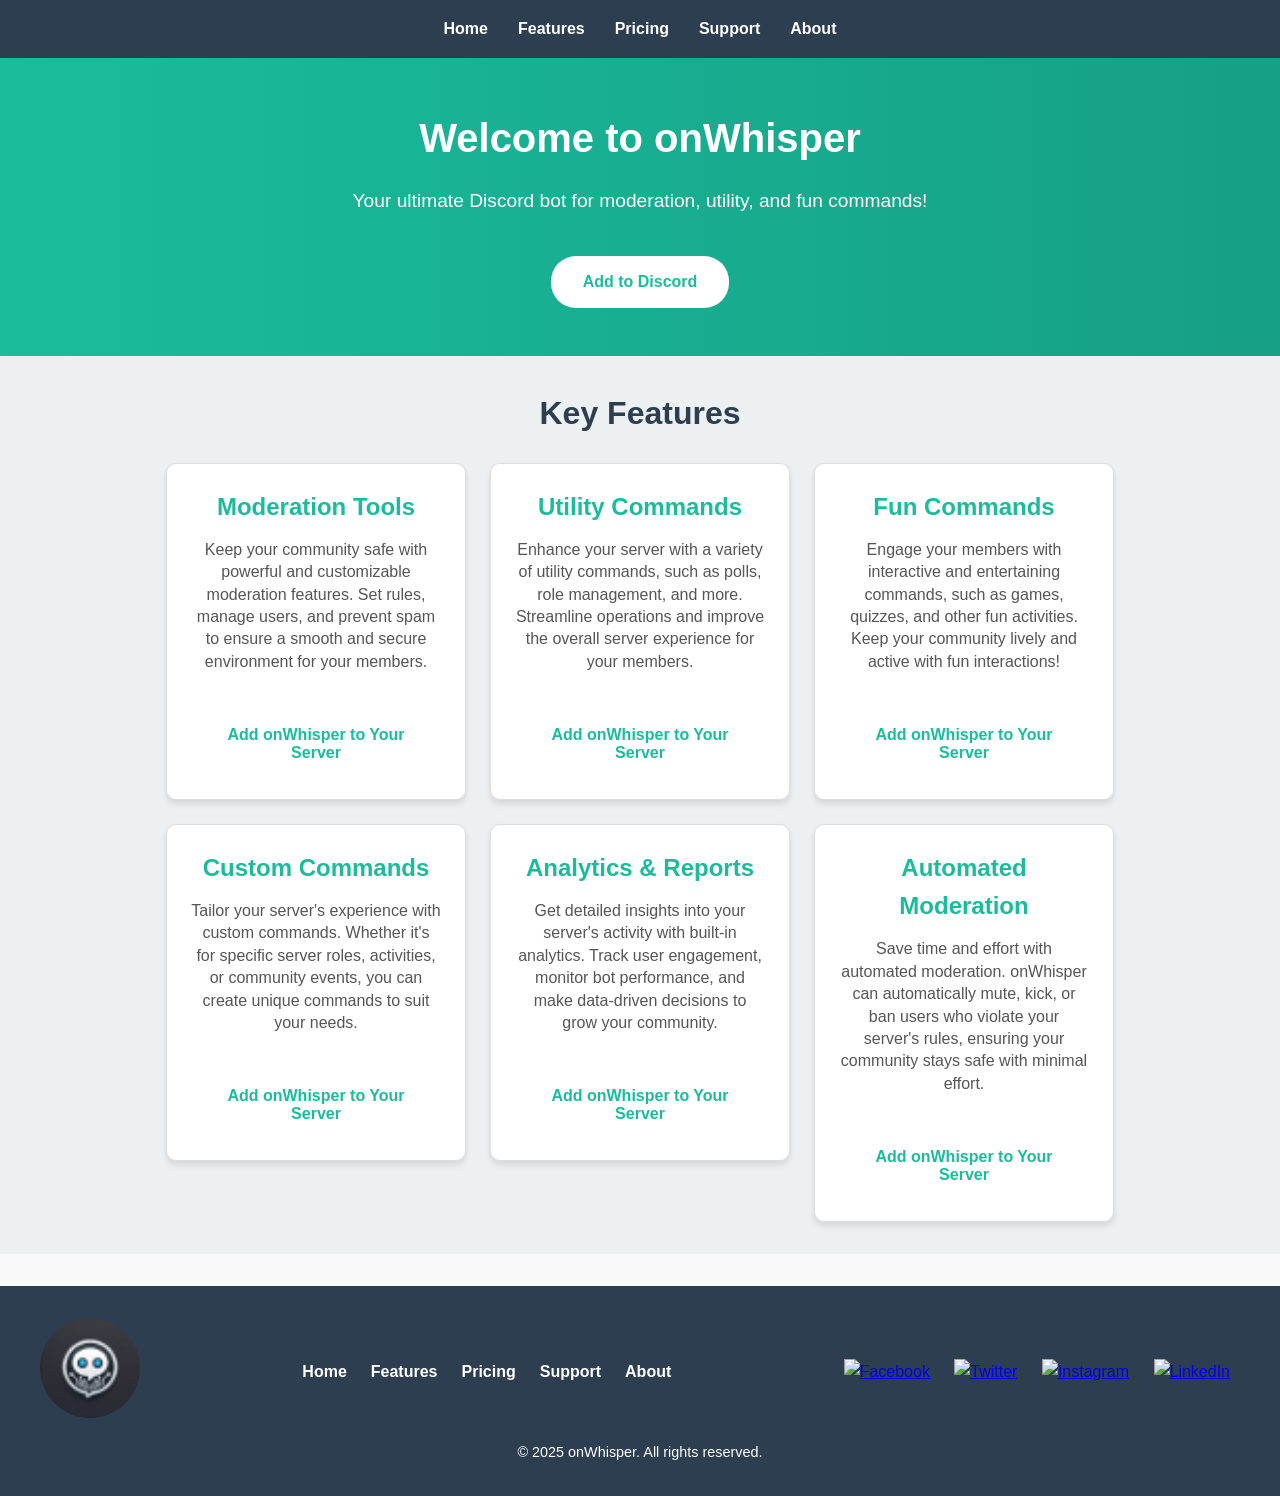
==== index.html @ acd0b6b4 "Visual Update - Enhance footer logo with rounded design and update logo source for improved aestheti" ====
<!DOCTYPE html>
<html lang="en">
<head>
    <meta charset="UTF-8">
    <meta name="description" content="onWhisper is your ultimate Discord bot for moderation, utility, and fun commands. Get started today!">
    <meta name="viewport" content="width=device-width, initial-scale=1.0">
    <title>onWhisper - Discord Bot</title>
    <link rel="stylesheet" href="css/style.css">
    <link rel="apple-touch-icon" sizes="180x180" href="images/apple-touch-icon.png">
    <link rel="icon" type="image/png" sizes="32x32" href="images/favicon-32x32.png">
    <link rel="icon" type="image/png" sizes="16x16" href="images/favicon-16x16.png">
    <link rel="manifest" href="images/site.webmanifest">
</head>
<body>
    <header>
        <nav>
            <ul>
                <li><a href="index.html">Home</a></li>
                <li><a href="features.html">Features</a></li>
                <li><a href="pricing.html">Pricing</a></li>
                <li><a href="support.html">Support</a></li>
                <li><a href="about.html">About</a></li>
            </ul>
        </nav>
    </header>

    <main>
        <section class="hero">
            <h1>Welcome to onWhisper</h1>
            <p>Your ultimate Discord bot for moderation, utility, and fun commands!</p>
            <a href="https://discord.com/oauth2/authorize?client_id=1316917918239293543&permissions=8&integration_type=0&scope=bot" class="cta-button">Add to Discord</a>
        </section>

        <section class="features">
            <h2>Key Features</h2>
            <div class="feature-grid">
                <div class="feature-card">
                    <h3>Moderation Tools</h3>
                    <p>Keep your community safe with powerful and customizable moderation features. Set rules, manage users, and prevent spam to ensure a smooth and secure environment for your members.</p>
                    <button class="cta-button">Add onWhisper to Your Server</button>
                </div>
                <div class="feature-card">
                    <h3>Utility Commands</h3>
                    <p>Enhance your server with a variety of utility commands, such as polls, role management, and more. Streamline operations and improve the overall server experience for your members.</p>
                    <button class="cta-button">Add onWhisper to Your Server</button>
                </div>
                <div class="feature-card">
                    <h3>Fun Commands</h3>
                    <p>Engage your members with interactive and entertaining commands, such as games, quizzes, and other fun activities. Keep your community lively and active with fun interactions!</p>
                    <button class="cta-button">Add onWhisper to Your Server</button>
                </div>
                <div class="feature-card">
                    <h3>Custom Commands</h3>
                    <p>Tailor your server's experience with custom commands. Whether it's for specific server roles, activities, or community events, you can create unique commands to suit your needs.</p>
                    <button class="cta-button">Add onWhisper to Your Server</button>
                </div>
                <div class="feature-card">
                    <h3>Analytics & Reports</h3>
                    <p>Get detailed insights into your server's activity with built-in analytics. Track user engagement, monitor bot performance, and make data-driven decisions to grow your community.</p>
                    <button class="cta-button">Add onWhisper to Your Server</button>
                </div>
                <div class="feature-card">
                    <h3>Automated Moderation</h3>
                    <p>Save time and effort with automated moderation. onWhisper can automatically mute, kick, or ban users who violate your server's rules, ensuring your community stays safe with minimal effort.</p>
                    <button class="cta-button">Add onWhisper to Your Server</button>
                </div>
            </div>
        </section>
        
        
        
    </main>

    <footer>
        <div class="footer-content">
            <div class="footer-logo">
                <img src="images/favicon.ico" alt="onWhisper Logo" width="100" />
            </div>
            <div class="footer-nav">
                <ul>
                    <li><a href="#">Home</a></li>
                    <li><a href="#">Features</a></li>
                    <li><a href="#">Pricing</a></li>
                    <li><a href="#">Support</a></li>
                    <li><a href="#">About</a></li>
                </ul>
            </div>
            <div class="footer-socials">
                <a href="#" target="_blank"><img src="path/to/facebook-icon.png" alt="Facebook" /></a>
                <a href="#" target="_blank"><img src="path/to/twitter-icon.png" alt="Twitter" /></a>
                <a href="#" target="_blank"><img src="path/to/instagram-icon.png" alt="Instagram" /></a>
                <a href="#" target="_blank"><img src="path/to/linkedin-icon.png" alt="LinkedIn" /></a>
            </div>
        </div>
        <p>&copy; 2025 onWhisper. All rights reserved.</p>
    </footer>
    
</body>
</html>
---- css/style.css ----
/* General Reset */
* {
    margin: 0;
    padding: 0;
    box-sizing: border-box;
}

/* Body Styling */
body {
    font-family: 'Arial', sans-serif;
    color: #333;
    background-color: #f9f9f9;
    line-height: 1.6;
    margin: 0;
}

/* Header */
header {
    background: #2c3e50;
    color: #fff;
    padding: 1rem 0;
    box-shadow: 0 4px 6px rgba(0, 0, 0, 0.1);
}

header nav ul {
    display: flex;
    justify-content: center;
    list-style: none;
    padding: 0;
}

header nav ul li {
    margin: 0 15px;
}

header nav ul li a {
    color: #fff;
    text-decoration: none;
    font-weight: bold;
    transition: color 0.3s ease;
}

header nav ul li a:hover {
    color: #1abc9c;
}

/* Hero Section */
.hero {
    text-align: center;
    background: linear-gradient(to right, #1abc9c, #16a085);
    color: #fff;
    padding: 3rem 1rem;
}

.hero h1 {
    font-size: 2.5rem;
    margin-bottom: 1rem;
}

.hero p {
    font-size: 1.2rem;
    margin-bottom: 1.5rem;
}

.hero .cta-button {
    background: #fff;
    color: #1abc9c;
    padding: 0.8rem 2rem;
    font-size: 1rem;
    border-radius: 25px;
    text-decoration: none;
    font-weight: bold;
    transition: background 0.3s ease, color 0.3s ease;
}

.hero .cta-button:hover {
    background: #16a085;
    color: #fff;
}

/* Features Section */
.features {
    padding: 2rem 1rem;
    text-align: center;
    background-color: #ecf0f1;
}

.features h2 {
    font-size: 2rem;
    margin-bottom: 1.5rem;
    color: #2c3e50;
}

.feature-grid {
    display: flex;
    flex-wrap: wrap;
    justify-content: center;
    gap: 1.5rem;
}

.feature-card {
    background: #fff;
    border: 1px solid #ddd;
    border-radius: 10px;
    padding: 1.5rem;
    width: 300px;
    box-shadow: 0 4px 6px rgba(0, 0, 0, 0.1);
    transition: transform 0.3s ease, box-shadow 0.3s ease;
    display: flex;
    flex-direction: column; /* Ensures vertical layout */
    justify-content: space-between; /* Ensures content is spaced out properly */
    height: 100%; /* Prevents overflow by keeping the card's height consistent */
}

.feature-card h3 {
    font-size: 1.5rem;
    color: #1abc9c;
    margin-bottom: 0.8rem;
}

.feature-card p {
    font-size: 1rem;
    color: #555;
    line-height: 1.4;
    margin-bottom: 1.5rem; /* Added margin for spacing between text and button */
}

.feature-card:hover {
    transform: translateY(-5px);
    box-shadow: 0 6px 10px rgba(0, 0, 0, 0.15);
}

.cta-button {
    background: #fff;
    color: #1abc9c;
    padding: 0.8rem 2rem;
    font-size: 1rem;
    border-radius: 25px;
    border: none; /* Ensure it's styled as a button */
    text-decoration: none;
    font-weight: bold;
    display: inline-block;
    text-align: center;
    margin-top: 1rem; /* Add some margin to prevent it from touching the content */
    transition: background 0.3s ease, color 0.3s ease;
    cursor: pointer; /* Ensures the pointer cursor appears */
}

.cta-button:hover {
    background: #1abc9c;
    color: #fff;
}
/* Footer - Global Styling */
footer {
    background: #2c3e50; /* Same as header */
    color: #fff;
    text-align: center;
    padding: 2rem 1rem; /* Increased padding for more space */
    margin-top: 2rem;
    position: relative;
    bottom: 0;
    width: 100%;
}

.footer-content {
    display: flex;
    justify-content: space-between;
    align-items: center;
    max-width: 1200px;
    margin: 0 auto;
    flex-wrap: wrap; /* Ensures the content wraps on smaller screens */
}

.footer-logo img {
    max-width: 100px; /* Adjust logo size */
    border-radius: 50%; /* Makes the logo rounded */
    overflow: hidden; /* Ensures the content fits within the circle */
}


.footer-nav ul {
    list-style: none;
    padding: 0;
    display: flex;
    gap: 1.5rem;
}

.footer-nav ul li {
    margin: 0;
}

.footer-nav ul li a {
    color: #fff;
    text-decoration: none;
    font-weight: bold;
    transition: color 0.3s ease;
}

.footer-nav ul li a:hover {
    color: #1abc9c;
}

.footer-socials a {
    margin: 0 10px;
}

.footer-socials img {
    width: 30px;
    height: 30px;
    transition: transform 0.3s ease;
}

.footer-socials a:hover img {
    transform: scale(1.1);
}

footer p {
    font-size: 0.9rem;
    margin: 1rem 0 0;
}
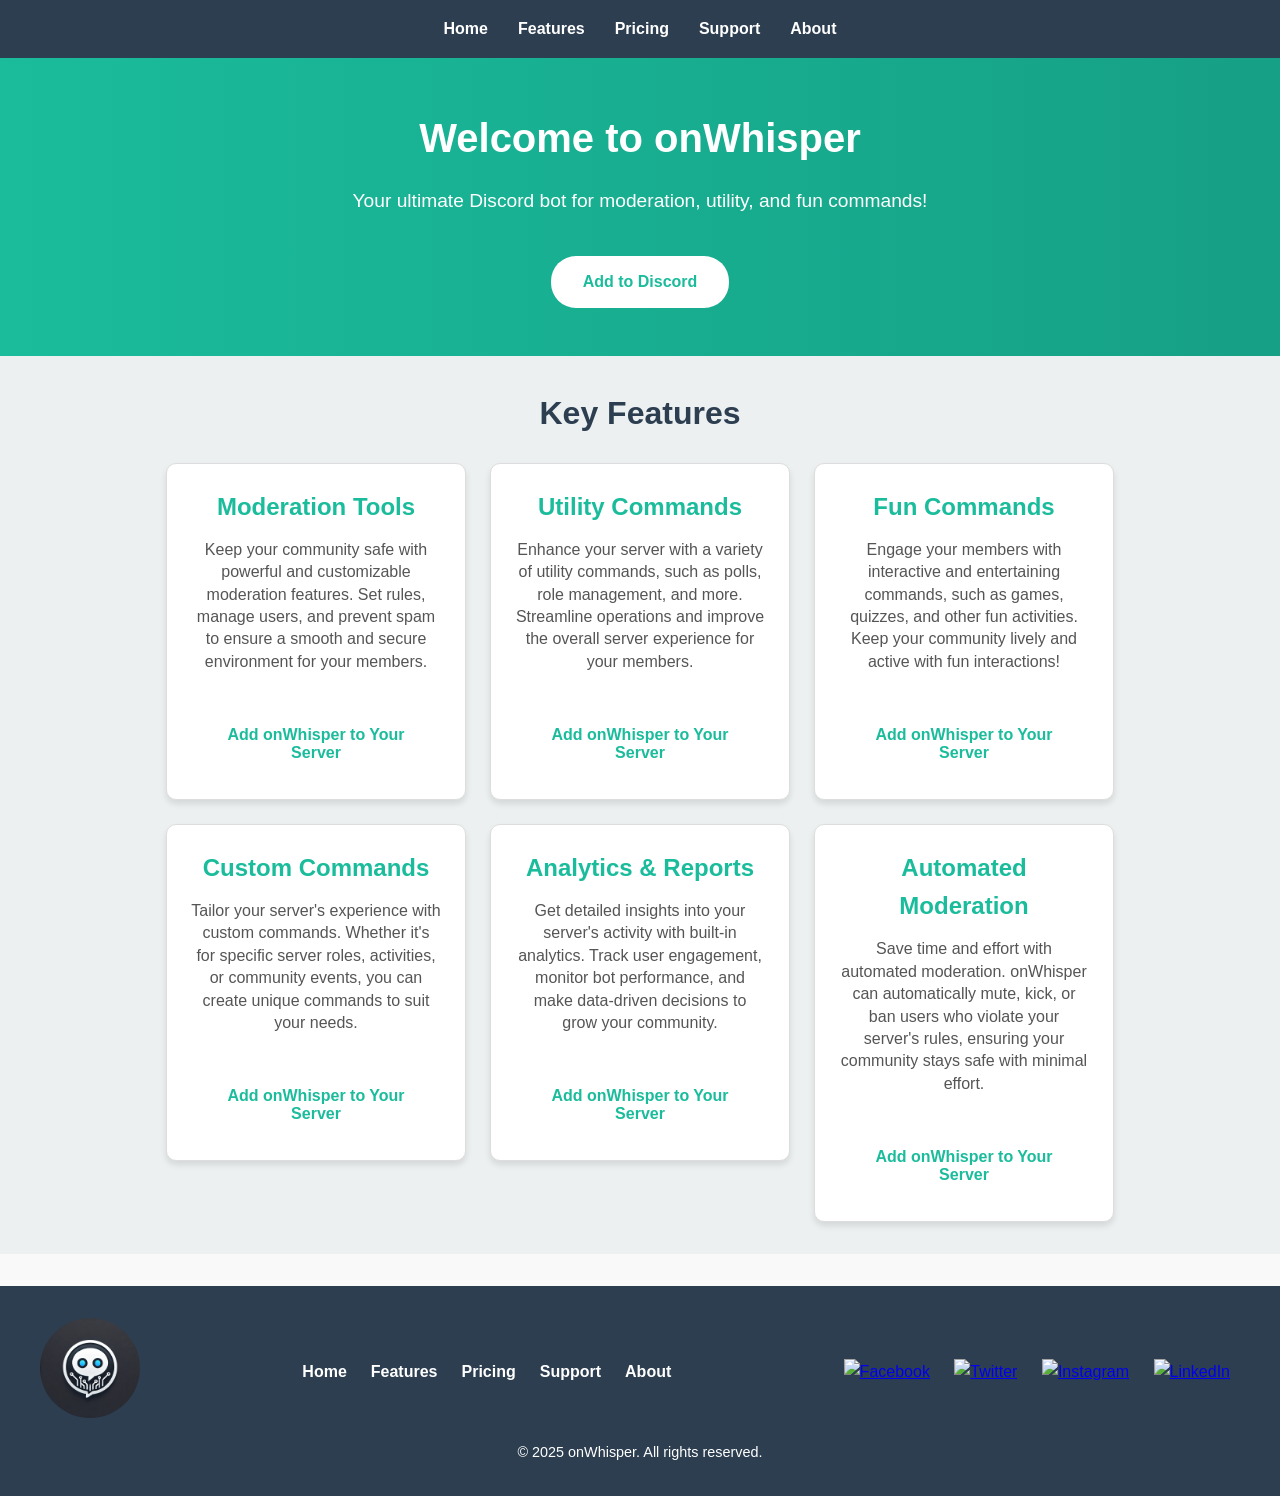
==== commit 2224b101: "Visual Update - Replace footer logo source with a new image format for improved quality" ====
--- a/index.html
+++ b/index.html
@@ -74,7 +74,7 @@
     <footer>
         <div class="footer-content">
             <div class="footer-logo">
-                <img src="images/favicon.ico" alt="onWhisper Logo" width="100" />
+                <img src="images/favicon.png.webp" alt="onWhisper Logo" width="100" />
             </div>
             <div class="footer-nav">
                 <ul>
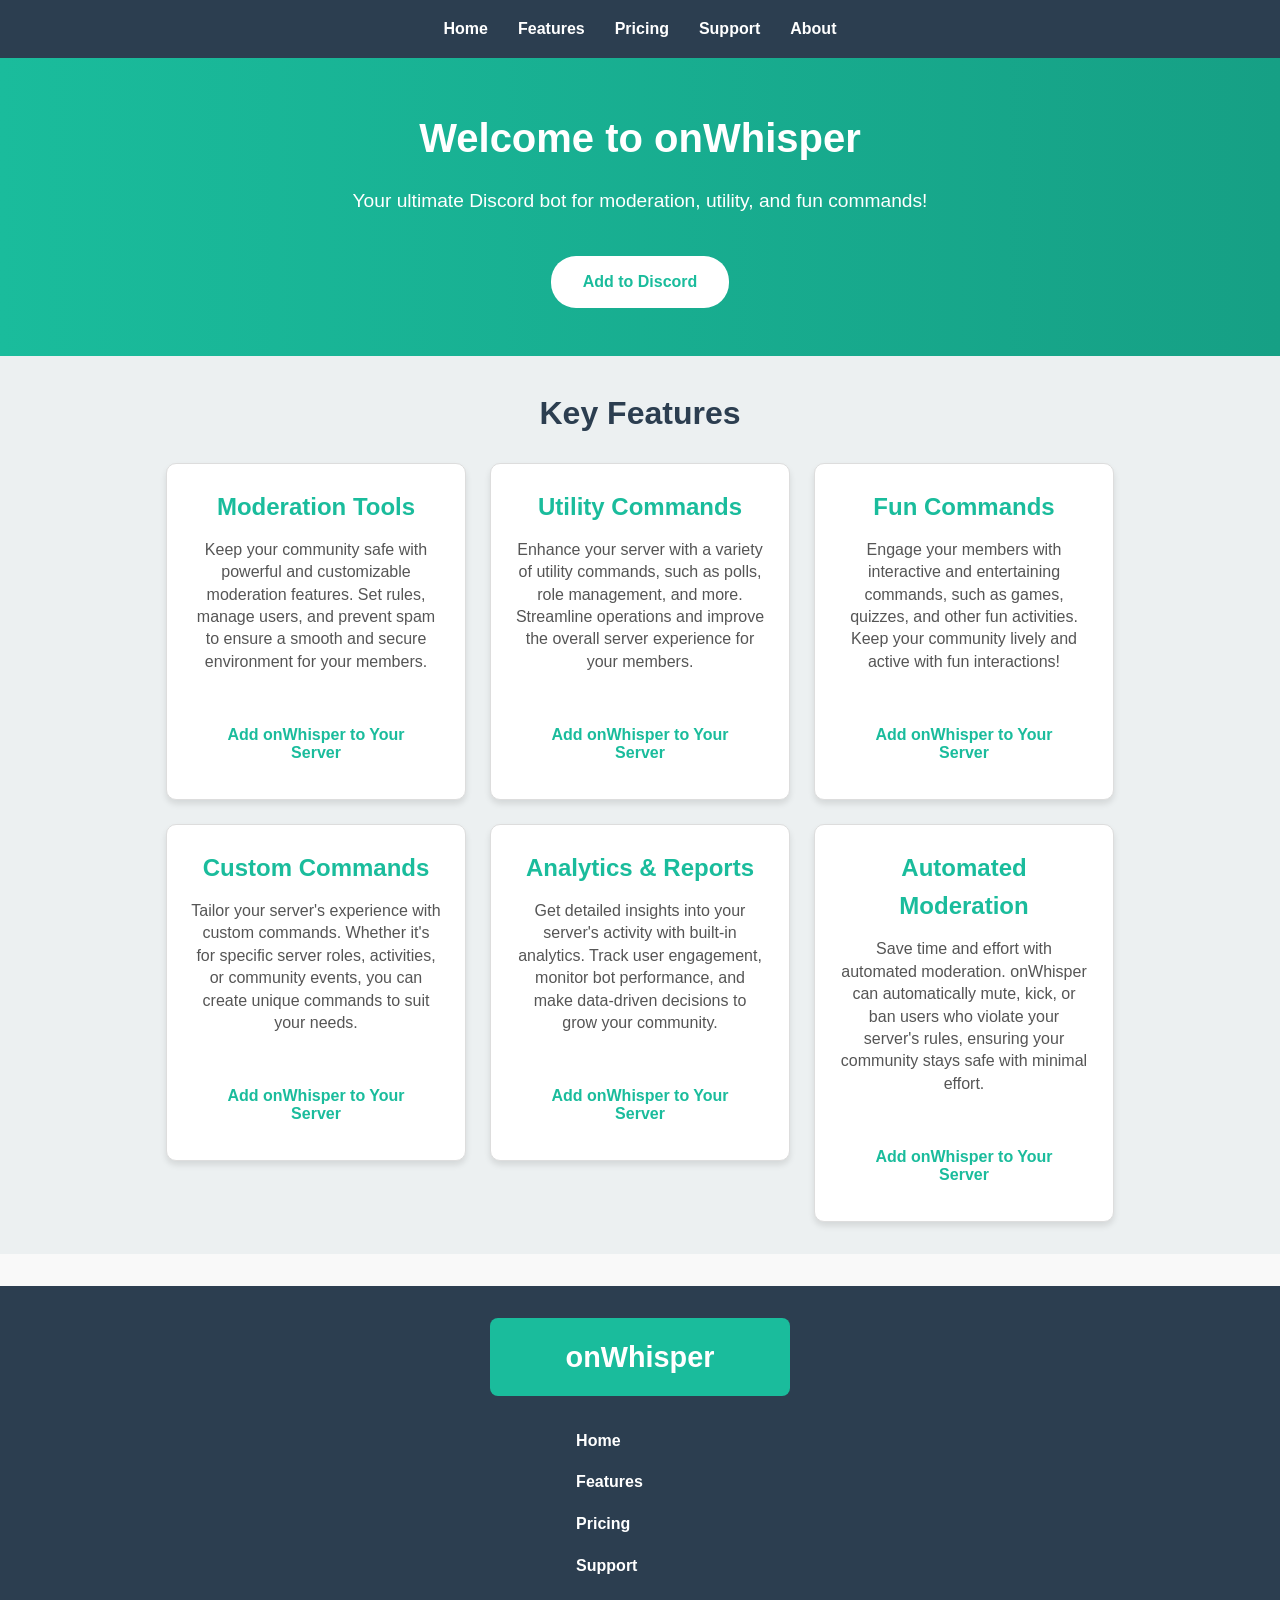
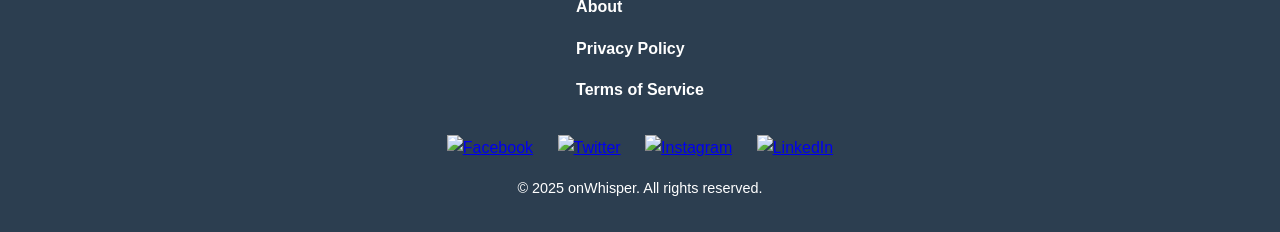
==== commit 010ac583: "Visual Update - Revamp footer layout with vertical stacking, new tile section, and enhanced navigati" ====
--- a/index.html
+++ b/index.html
@@ -73,8 +73,8 @@
 
     <footer>
         <div class="footer-content">
-            <div class="footer-logo">
-                <img src="images/favicon.png.webp" alt="onWhisper Logo" width="100" />
+            <div class="footer-tile">
+                <h3>onWhisper</h3> <!-- Title for the tile -->
             </div>
             <div class="footer-nav">
                 <ul>
@@ -83,6 +83,8 @@
                     <li><a href="#">Pricing</a></li>
                     <li><a href="#">Support</a></li>
                     <li><a href="#">About</a></li>
+                    <li><a href="#">Privacy Policy</a></li>
+                    <li><a href="#">Terms of Service</a></li>
                 </ul>
             </div>
             <div class="footer-socials">
@@ -95,5 +97,6 @@
         <p>&copy; 2025 onWhisper. All rights reserved.</p>
     </footer>
     
+    
 </body>
 </html>
--- a/css/style.css
+++ b/css/style.css
@@ -163,26 +163,40 @@
 }
 
 .footer-content {
-    display: flex;
-    justify-content: space-between;
-    align-items: center;
     max-width: 1200px;
     margin: 0 auto;
-    flex-wrap: wrap; /* Ensures the content wraps on smaller screens */
-}
-
-.footer-logo img {
-    max-width: 100px; /* Adjust logo size */
-    border-radius: 50%; /* Makes the logo rounded */
-    overflow: hidden; /* Ensures the content fits within the circle */
-}
-
-
+    display: flex;
+    flex-direction: column; /* Stacks everything vertically */
+    align-items: center;
+    gap: 2rem; /* Adds space between the sections */
+}
+
+/* Tile Section */
+.footer-tile {
+    background-color: #1abc9c; /* Tile color */
+    padding: 1rem 2rem;
+    border-radius: 8px;
+    text-align: center;
+    width: 100%;
+    max-width: 300px;
+}
+
+.footer-tile h3 {
+    color: #fff;
+    font-size: 1.8rem;
+    font-weight: bold;
+}
+
+/* Footer Navigation Links */
 .footer-nav ul {
     list-style: none;
     padding: 0;
     display: flex;
-    gap: 1.5rem;
+    flex-direction: column; /* Stack links vertically */
+    gap: 1rem; /* Space between links */
+    text-align: left;
+    width: 100%;
+    max-width: 300px;
 }
 
 .footer-nav ul li {
@@ -200,6 +214,7 @@
     color: #1abc9c;
 }
 
+/* Footer Social Media Icons */
 .footer-socials a {
     margin: 0 10px;
 }
@@ -218,3 +233,4 @@
     font-size: 0.9rem;
     margin: 1rem 0 0;
 }
+
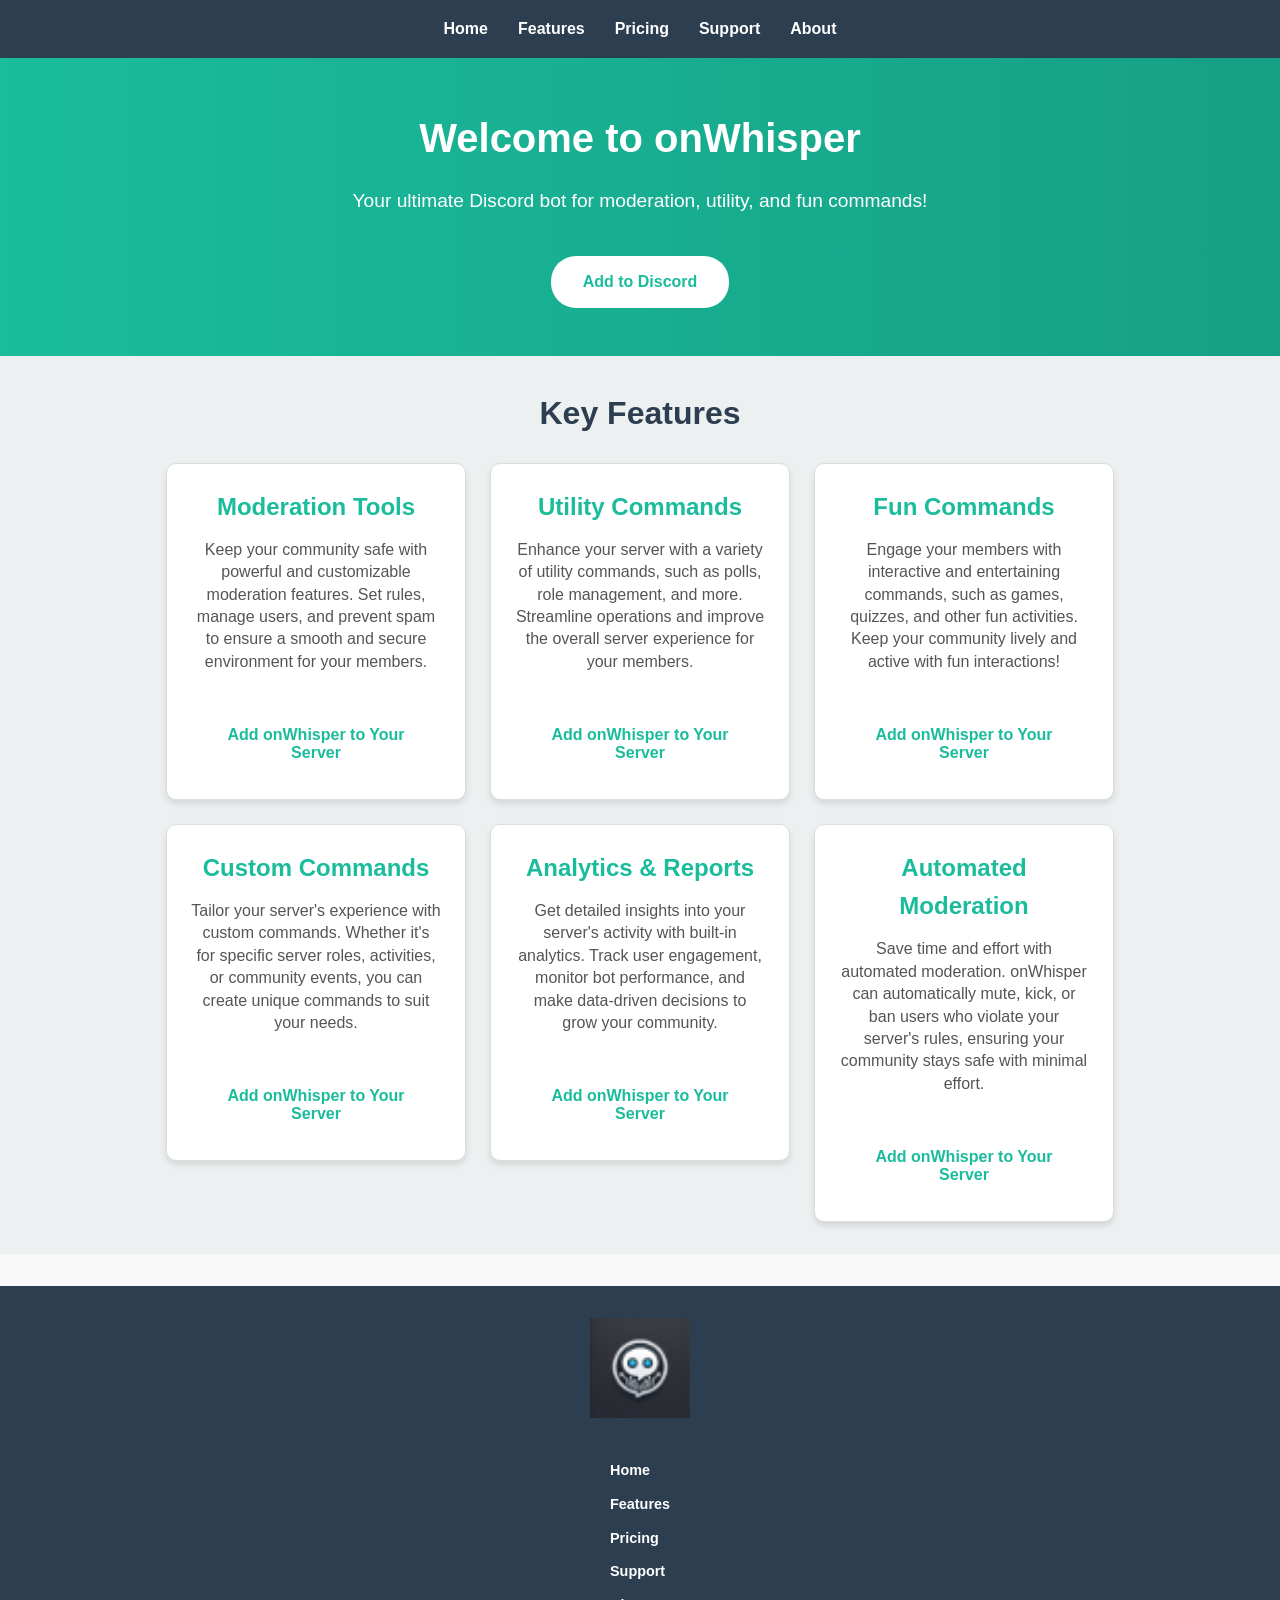
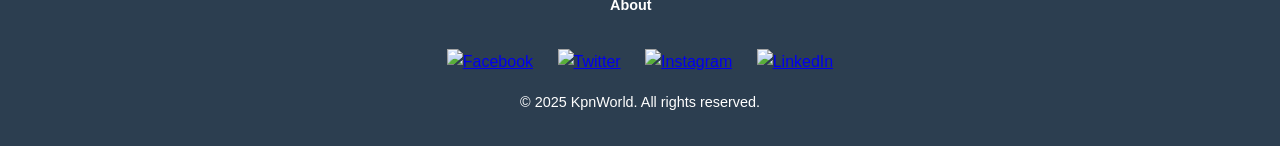
==== commit c7a84199: "Visual Update - Replace footer tile with logo image and update copyright notice for brand consistenc" ====
--- a/index.html
+++ b/index.html
@@ -73,8 +73,8 @@
 
     <footer>
         <div class="footer-content">
-            <div class="footer-tile">
-                <h3>onWhisper</h3> <!-- Title for the tile -->
+            <div class="footer-logo">
+                <img src="images/favicon.ico" alt="onWhisper Logo" width="100" />
             </div>
             <div class="footer-nav">
                 <ul>
@@ -83,8 +83,6 @@
                     <li><a href="#">Pricing</a></li>
                     <li><a href="#">Support</a></li>
                     <li><a href="#">About</a></li>
-                    <li><a href="#">Privacy Policy</a></li>
-                    <li><a href="#">Terms of Service</a></li>
                 </ul>
             </div>
             <div class="footer-socials">
@@ -94,7 +92,9 @@
                 <a href="#" target="_blank"><img src="path/to/linkedin-icon.png" alt="LinkedIn" /></a>
             </div>
         </div>
-        <p>&copy; 2025 onWhisper. All rights reserved.</p>
+        <p>&copy; 2025 KpnWorld. All rights reserved.</p>
+    </footer>
+    
     </footer>
     
     
--- a/css/style.css
+++ b/css/style.css
@@ -174,16 +174,17 @@
 /* Tile Section */
 .footer-tile {
     background-color: #1abc9c; /* Tile color */
-    padding: 1rem 2rem;
+    padding: 0.5rem 1rem; /* Further reduced padding */
     border-radius: 8px;
     text-align: center;
     width: 100%;
-    max-width: 300px;
+    max-width: 150px; /* Further reduced width */
+    margin: 0 auto; /* Centers the tile */
 }
 
 .footer-tile h3 {
     color: #fff;
-    font-size: 1.8rem;
+    font-size: 1.2rem; /* Smaller font size */
     font-weight: bold;
 }
 
@@ -193,10 +194,10 @@
     padding: 0;
     display: flex;
     flex-direction: column; /* Stack links vertically */
-    gap: 1rem; /* Space between links */
+    gap: 0.5rem; /* Reduced space between links */
     text-align: left;
     width: 100%;
-    max-width: 300px;
+    max-width: 150px; /* Match width with tile */
 }
 
 .footer-nav ul li {
@@ -207,12 +208,15 @@
     color: #fff;
     text-decoration: none;
     font-weight: bold;
+    font-size: 0.9rem; /* Smaller font size */
     transition: color 0.3s ease;
 }
 
 .footer-nav ul li a:hover {
     color: #1abc9c;
 }
+
+
 
 /* Footer Social Media Icons */
 .footer-socials a {
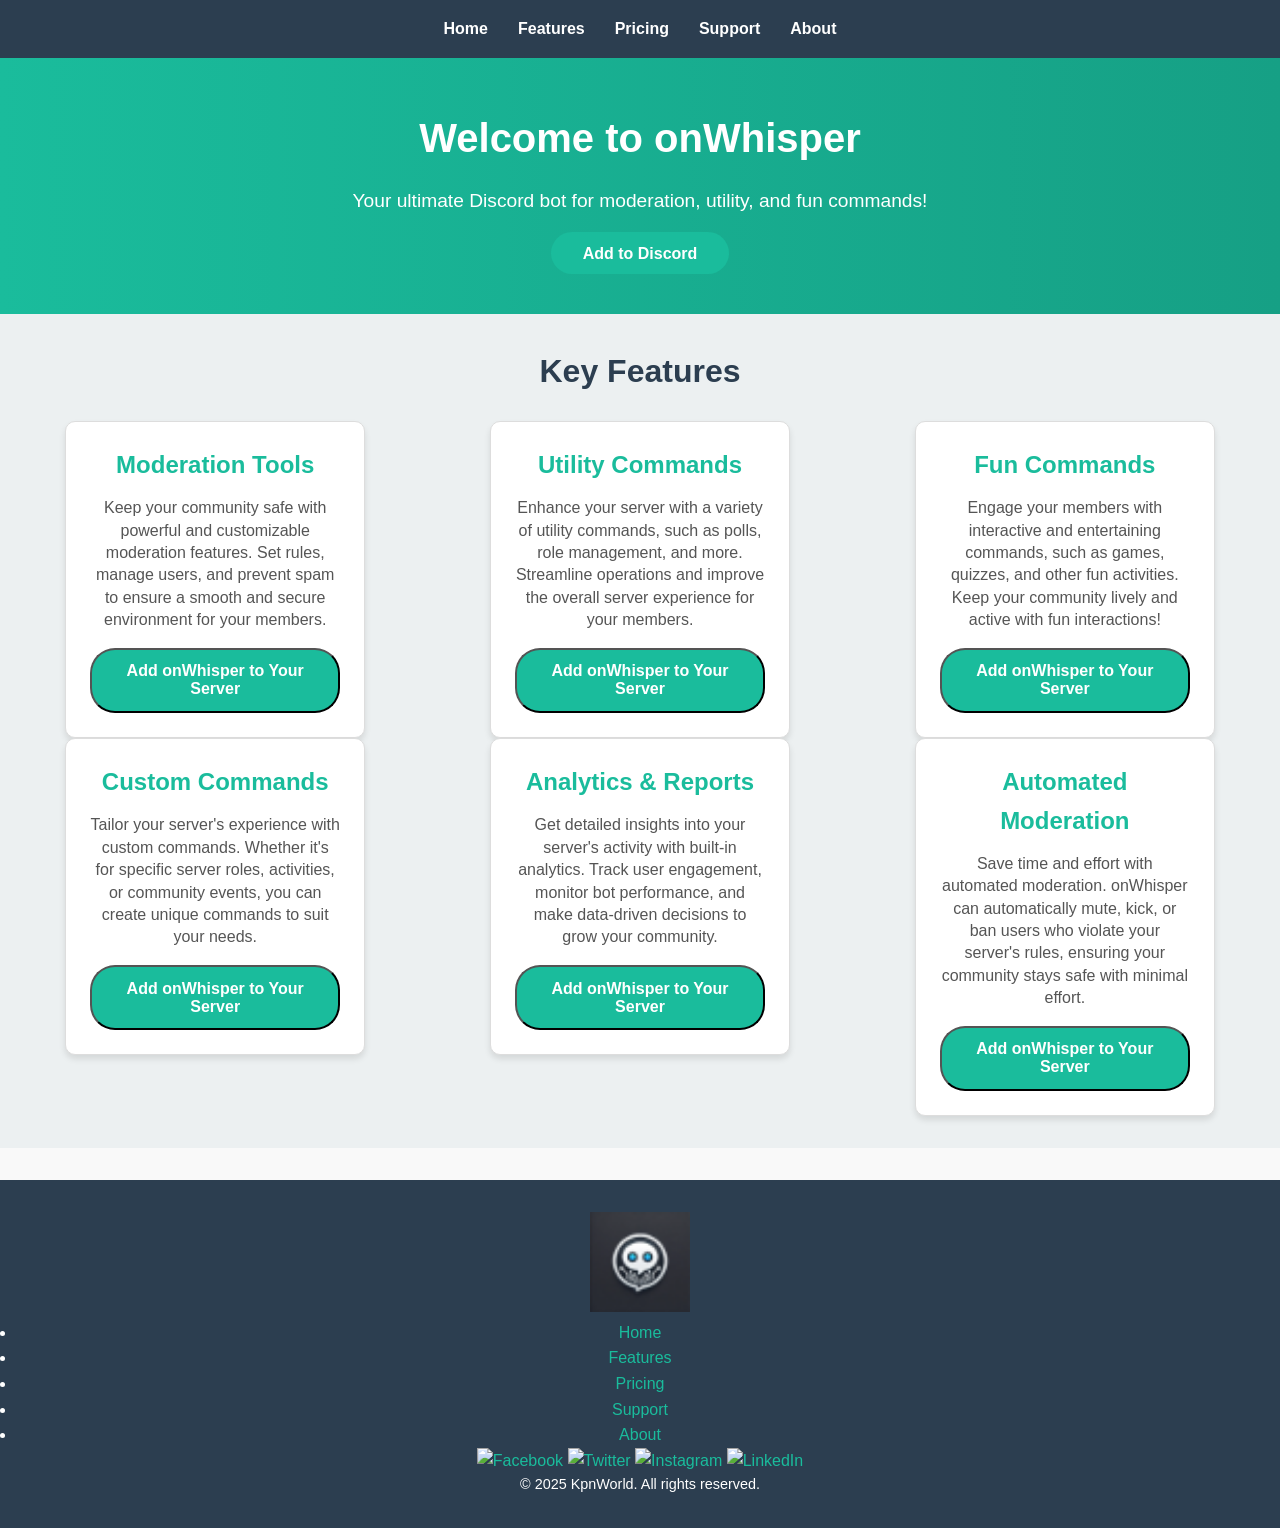
==== commit 854210eb: "Cleanup - Remove unused feature sections and redundant closing tags in HTML files" ====
--- a/index.html
+++ b/index.html
@@ -66,9 +66,6 @@
                 </div>
             </div>
         </section>
-        
-        
-        
     </main>
 
     <footer>
@@ -94,9 +91,5 @@
         </div>
         <p>&copy; 2025 KpnWorld. All rights reserved.</p>
     </footer>
-    
-    </footer>
-    
-    
 </body>
 </html>
--- a/css/style.css
+++ b/css/style.css
@@ -44,25 +44,22 @@
     color: #1abc9c;
 }
 
-/* Hero Section */
-.hero {
+/* Hero Section */.hero {
     text-align: center;
     background: linear-gradient(to right, #1abc9c, #16a085);
+    background-color: #1abc9c; /* Fallback color for older browsers */
     color: #fff;
     padding: 3rem 1rem;
 }
-
 .hero h1 {
     font-size: 2.5rem;
     margin-bottom: 1rem;
 }
-
 .hero p {
     font-size: 1.2rem;
     margin-bottom: 1.5rem;
 }
-
-.hero .cta-button {
+.hero.cta-button {
     background: #fff;
     color: #1abc9c;
     padding: 0.8rem 2rem;
@@ -72,32 +69,27 @@
     font-weight: bold;
     transition: background 0.3s ease, color 0.3s ease;
 }
-
-.hero .cta-button:hover {
+.hero.cta-button:hover {
     background: #16a085;
     color: #fff;
 }
 
-/* Features Section */
-.features {
+/* Features Section */.features {
     padding: 2rem 1rem;
     text-align: center;
     background-color: #ecf0f1;
 }
-
 .features h2 {
     font-size: 2rem;
     margin-bottom: 1.5rem;
     color: #2c3e50;
 }
-
 .feature-grid {
     display: flex;
     flex-wrap: wrap;
     justify-content: center;
-    gap: 1.5rem;
-}
-
+    gap: 10%; /* Adjusted to use percentage-based spacing */
+}
 .feature-card {
     background: #fff;
     border: 1px solid #ddd;
@@ -107,134 +99,134 @@
     box-shadow: 0 4px 6px rgba(0, 0, 0, 0.1);
     transition: transform 0.3s ease, box-shadow 0.3s ease;
     display: flex;
-    flex-direction: column; /* Ensures vertical layout */
-    justify-content: space-between; /* Ensures content is spaced out properly */
-    height: 100%; /* Prevents overflow by keeping the card's height consistent */
-}
-
+    flex-direction: column;
+    justify-content: space-between;
+    height: 100%;
+}
 .feature-card h3 {
     font-size: 1.5rem;
     color: #1abc9c;
     margin-bottom: 0.8rem;
 }
-
 .feature-card p {
     font-size: 1rem;
     color: #555;
     line-height: 1.4;
-    margin-bottom: 1.5rem; /* Added margin for spacing between text and button */
-}
-
+    margin-bottom: 1rem;
+}
 .feature-card:hover {
     transform: translateY(-5px);
     box-shadow: 0 6px 10px rgba(0, 0, 0, 0.15);
 }
-
 .cta-button {
-    background: #fff;
-    color: #1abc9c;
+    background: #1abc9c;
+    color: #fff;
     padding: 0.8rem 2rem;
     font-size: 1rem;
     border-radius: 25px;
-    border: none; /* Ensure it's styled as a button */
-    text-decoration: none;
-    font-weight: bold;
-    display: inline-block;
-    text-align: center;
-    margin-top: 1rem; /* Add some margin to prevent it from touching the content */
+    text-decoration: none;
+    font-weight: bold;
+    text-align: center;
     transition: background 0.3s ease, color 0.3s ease;
-    cursor: pointer; /* Ensures the pointer cursor appears */
-}
-
+    cursor: pointer;
+}
 .cta-button:hover {
-    background: #1abc9c;
-    color: #fff;
-}
-/* Footer - Global Styling */
+    background: #16a085;
+    color: #fff;
+}
+
+/* Login Page */.login-container {
+    background-color: #2E2E2E;
+    border-radius: 1rem;
+    box-shadow: 0 4px 12px rgba(0, 0, 0, 0.2);
+    padding: 2rem;
+    max-width: 400px;
+    width: 100%;
+    margin: 2rem auto;
+    color: #fff;
+}
+.login-container h1 {
+    color: #5A5AE5;
+    font-size: 1.8rem;
+    margin-bottom: 1rem;
+    text-align: center;
+}
+.login-container form {
+    display: flex;
+    flex-direction: column;
+    gap: 1rem;
+}
+.login-container input {
+    padding: 0.8rem;
+    background-color: #444;
+    color: #fff;
+    border: 1px solid #333;
+    border-radius: 0.5rem;
+    font-size: 1rem;
+}
+.login-container button {
+    padding: 1rem;
+    background-color: #5A5AE5;
+    color: #fff;
+    font-weight: bold;
+    border: none;
+    border-radius: 0.5rem;
+    cursor: pointer;
+    transition: background-color 0.3s ease;
+}
+.login-container button:hover {
+    background-color: #4A4AE5;
+}
+
+/* Footer */
 footer {
-    background: #2c3e50; /* Same as header */
-    color: #fff;
-    text-align: center;
-    padding: 2rem 1rem; /* Increased padding for more space */
+    background: #2c3e50;
+    color: #fff;
+    text-align: center;
+    padding: 2rem 1rem;
     margin-top: 2rem;
-    position: relative;
-    bottom: 0;
-    width: 100%;
-}
-
-.footer-content {
-    max-width: 1200px;
-    margin: 0 auto;
-    display: flex;
-    flex-direction: column; /* Stacks everything vertically */
-    align-items: center;
-    gap: 2rem; /* Adds space between the sections */
-}
-
-/* Tile Section */
-.footer-tile {
-    background-color: #1abc9c; /* Tile color */
-    padding: 0.5rem 1rem; /* Further reduced padding */
-    border-radius: 8px;
-    text-align: center;
-    width: 100%;
-    max-width: 150px; /* Further reduced width */
-    margin: 0 auto; /* Centers the tile */
-}
-
-.footer-tile h3 {
-    color: #fff;
-    font-size: 1.2rem; /* Smaller font size */
-    font-weight: bold;
-}
-
-/* Footer Navigation Links */
-.footer-nav ul {
-    list-style: none;
-    padding: 0;
-    display: flex;
-    flex-direction: column; /* Stack links vertically */
-    gap: 0.5rem; /* Reduced space between links */
-    text-align: left;
-    width: 100%;
-    max-width: 150px; /* Match width with tile */
-}
-
-.footer-nav ul li {
-    margin: 0;
-}
-
-.footer-nav ul li a {
-    color: #fff;
-    text-decoration: none;
-    font-weight: bold;
-    font-size: 0.9rem; /* Smaller font size */
+}
+
+footer a {
+    color: #1abc9c;
+    text-decoration: none;
     transition: color 0.3s ease;
 }
 
-.footer-nav ul li a:hover {
-    color: #1abc9c;
-}
-
-
-
-/* Footer Social Media Icons */
-.footer-socials a {
-    margin: 0 10px;
-}
-
-.footer-socials img {
-    width: 30px;
-    height: 30px;
-    transition: transform 0.3s ease;
-}
-
-.footer-socials a:hover img {
-    transform: scale(1.1);
+footer a:hover {
+    color: #16a085;
 }
 
 footer p {
     font-size: 0.9rem;
-    margin: 1rem 0 0;
-}
-
+}
+
+/* Responsive Design */
+@media (max-width: 768px) {
+  .feature-grid {
+        flex-direction: column;
+        align-items: center;
+    }
+
+  .login-container {
+        padding: 1.5rem;
+    }
+
+  .hero {
+        padding: 2rem 1rem;
+    }
+
+  .hero h1 {
+        font-size: 2rem;
+    }
+
+  .hero p {
+        font-size: 1rem;
+    }
+
+  .cta-button {
+        font-size: 0.9rem;
+        padding: 0.7rem 1.5rem;
+    }
+}
+
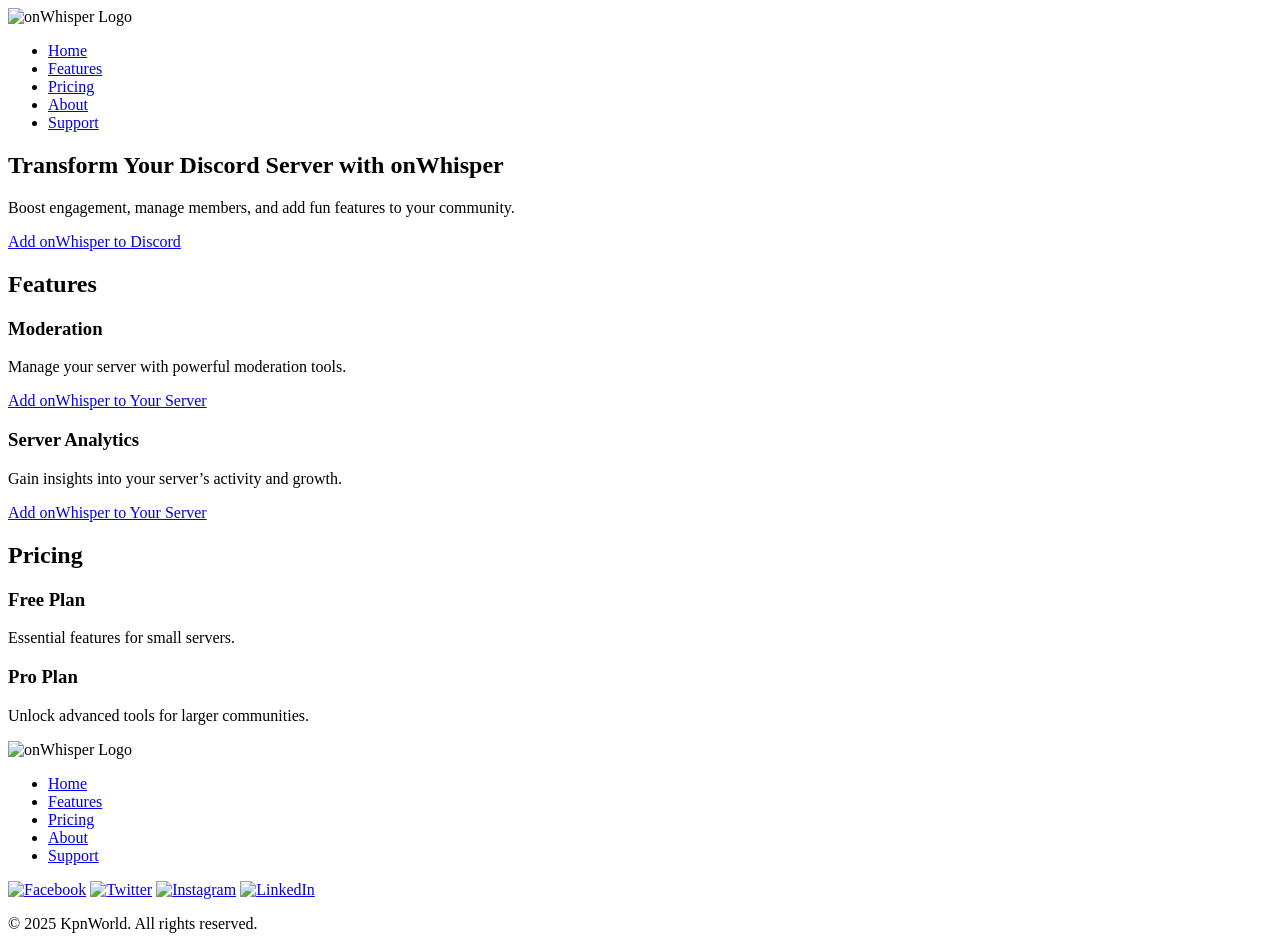
==== commit b90f5b59: "---" ====
--- a/index.html
+++ b/index.html
@@ -2,94 +2,88 @@
 <html lang="en">
 <head>
     <meta charset="UTF-8">
-    <meta name="description" content="onWhisper is your ultimate Discord bot for moderation, utility, and fun commands. Get started today!">
     <meta name="viewport" content="width=device-width, initial-scale=1.0">
-    <title>onWhisper - Discord Bot</title>
-    <link rel="stylesheet" href="css/style.css">
-    <link rel="apple-touch-icon" sizes="180x180" href="images/apple-touch-icon.png">
-    <link rel="icon" type="image/png" sizes="32x32" href="images/favicon-32x32.png">
-    <link rel="icon" type="image/png" sizes="16x16" href="images/favicon-16x16.png">
-    <link rel="manifest" href="images/site.webmanifest">
+    <title>onWhisper - Enhance Your Discord Server</title>
+    <link rel="stylesheet" href="styles.css"> <!-- Link to external CSS -->
 </head>
 <body>
+    <!-- Header Section (Navigation Bar) -->
     <header>
         <nav>
-            <ul>
-                <li><a href="index.html">Home</a></li>
-                <li><a href="features.html">Features</a></li>
-                <li><a href="pricing.html">Pricing</a></li>
-                <li><a href="support.html">Support</a></li>
-                <li><a href="about.html">About</a></li>
+            <div class="logo">
+                <img src="logo.png" alt="onWhisper Logo">
+            </div>
+            <ul class="nav-links">
+                <li><a href="#home">Home</a></li>
+                <li><a href="#features">Features</a></li>
+                <li><a href="#pricing">Pricing</a></li>
+                <li><a href="#about">About</a></li>
+                <li><a href="#support">Support</a></li>
             </ul>
         </nav>
     </header>
 
-    <main>
-        <section class="hero">
-            <h1>Welcome to onWhisper</h1>
-            <p>Your ultimate Discord bot for moderation, utility, and fun commands!</p>
-            <a href="https://discord.com/oauth2/authorize?client_id=1316917918239293543&permissions=8&integration_type=0&scope=bot" class="cta-button">Add to Discord</a>
-        </section>
+    <!-- Hero Section (Main Banner) -->
+    <section id="home" class="hero">
+        <div class="hero-text">
+            <h1>Transform Your Discord Server with onWhisper</h1>
+            <p>Boost engagement, manage members, and add fun features to your community.</p>
+            <a href="#" class="cta-button">Add onWhisper to Discord</a>
+        </div>
+    </section>
 
-        <section class="features">
-            <h2>Key Features</h2>
-            <div class="feature-grid">
-                <div class="feature-card">
-                    <h3>Moderation Tools</h3>
-                    <p>Keep your community safe with powerful and customizable moderation features. Set rules, manage users, and prevent spam to ensure a smooth and secure environment for your members.</p>
-                    <button class="cta-button">Add onWhisper to Your Server</button>
-                </div>
-                <div class="feature-card">
-                    <h3>Utility Commands</h3>
-                    <p>Enhance your server with a variety of utility commands, such as polls, role management, and more. Streamline operations and improve the overall server experience for your members.</p>
-                    <button class="cta-button">Add onWhisper to Your Server</button>
-                </div>
-                <div class="feature-card">
-                    <h3>Fun Commands</h3>
-                    <p>Engage your members with interactive and entertaining commands, such as games, quizzes, and other fun activities. Keep your community lively and active with fun interactions!</p>
-                    <button class="cta-button">Add onWhisper to Your Server</button>
-                </div>
-                <div class="feature-card">
-                    <h3>Custom Commands</h3>
-                    <p>Tailor your server's experience with custom commands. Whether it's for specific server roles, activities, or community events, you can create unique commands to suit your needs.</p>
-                    <button class="cta-button">Add onWhisper to Your Server</button>
-                </div>
-                <div class="feature-card">
-                    <h3>Analytics & Reports</h3>
-                    <p>Get detailed insights into your server's activity with built-in analytics. Track user engagement, monitor bot performance, and make data-driven decisions to grow your community.</p>
-                    <button class="cta-button">Add onWhisper to Your Server</button>
-                </div>
-                <div class="feature-card">
-                    <h3>Automated Moderation</h3>
-                    <p>Save time and effort with automated moderation. onWhisper can automatically mute, kick, or ban users who violate your server's rules, ensuring your community stays safe with minimal effort.</p>
-                    <button class="cta-button">Add onWhisper to Your Server</button>
-                </div>
-            </div>
-        </section>
-    </main>
+    <!-- Features Section -->
+    <section id="features" class="features">
+        <h2>Features</h2>
+        <div class="feature-item">
+            <h3>Moderation</h3>
+            <p>Manage your server with powerful moderation tools.</p>
+            <a href="#" class="cta-button">Add onWhisper to Your Server</a>
+        </div>
+        <div class="feature-item">
+            <h3>Server Analytics</h3>
+            <p>Gain insights into your server’s activity and growth.</p>
+            <a href="#" class="cta-button">Add onWhisper to Your Server</a>
+        </div>
+        <!-- Add more features as needed -->
+    </section>
 
+    <!-- Pricing Section -->
+    <section id="pricing" class="pricing">
+        <h2>Pricing</h2>
+        <div class="pricing-option">
+            <h3>Free Plan</h3>
+            <p>Essential features for small servers.</p>
+        </div>
+        <div class="pricing-option">
+            <h3>Pro Plan</h3>
+            <p>Unlock advanced tools for larger communities.</p>
+        </div>
+    </section>
+
+    <!-- Footer Section -->
     <footer>
         <div class="footer-content">
             <div class="footer-logo">
-                <img src="images/favicon.ico" alt="onWhisper Logo" width="100" />
+                <img src="logo.png" alt="onWhisper Logo">
             </div>
-            <div class="footer-nav">
+            <div class="footer-links">
                 <ul>
-                    <li><a href="#">Home</a></li>
-                    <li><a href="#">Features</a></li>
-                    <li><a href="#">Pricing</a></li>
-                    <li><a href="#">Support</a></li>
-                    <li><a href="#">About</a></li>
+                    <li><a href="#home">Home</a></li>
+                    <li><a href="#features">Features</a></li>
+                    <li><a href="#pricing">Pricing</a></li>
+                    <li><a href="#about">About</a></li>
+                    <li><a href="#support">Support</a></li>
                 </ul>
             </div>
-            <div class="footer-socials">
-                <a href="#" target="_blank"><img src="path/to/facebook-icon.png" alt="Facebook" /></a>
-                <a href="#" target="_blank"><img src="path/to/twitter-icon.png" alt="Twitter" /></a>
-                <a href="#" target="_blank"><img src="path/to/instagram-icon.png" alt="Instagram" /></a>
-                <a href="#" target="_blank"><img src="path/to/linkedin-icon.png" alt="LinkedIn" /></a>
+            <div class="footer-social">
+                <a href="#"><img src="facebook-icon.png" alt="Facebook"></a>
+                <a href="#"><img src="twitter-icon.png" alt="Twitter"></a>
+                <a href="#"><img src="instagram-icon.png" alt="Instagram"></a>
+                <a href="#"><img src="linkedin-icon.png" alt="LinkedIn"></a>
             </div>
+            <p>&copy; 2025 KpnWorld. All rights reserved.</p>
         </div>
-        <p>&copy; 2025 KpnWorld. All rights reserved.</p>
     </footer>
 </body>
 </html>
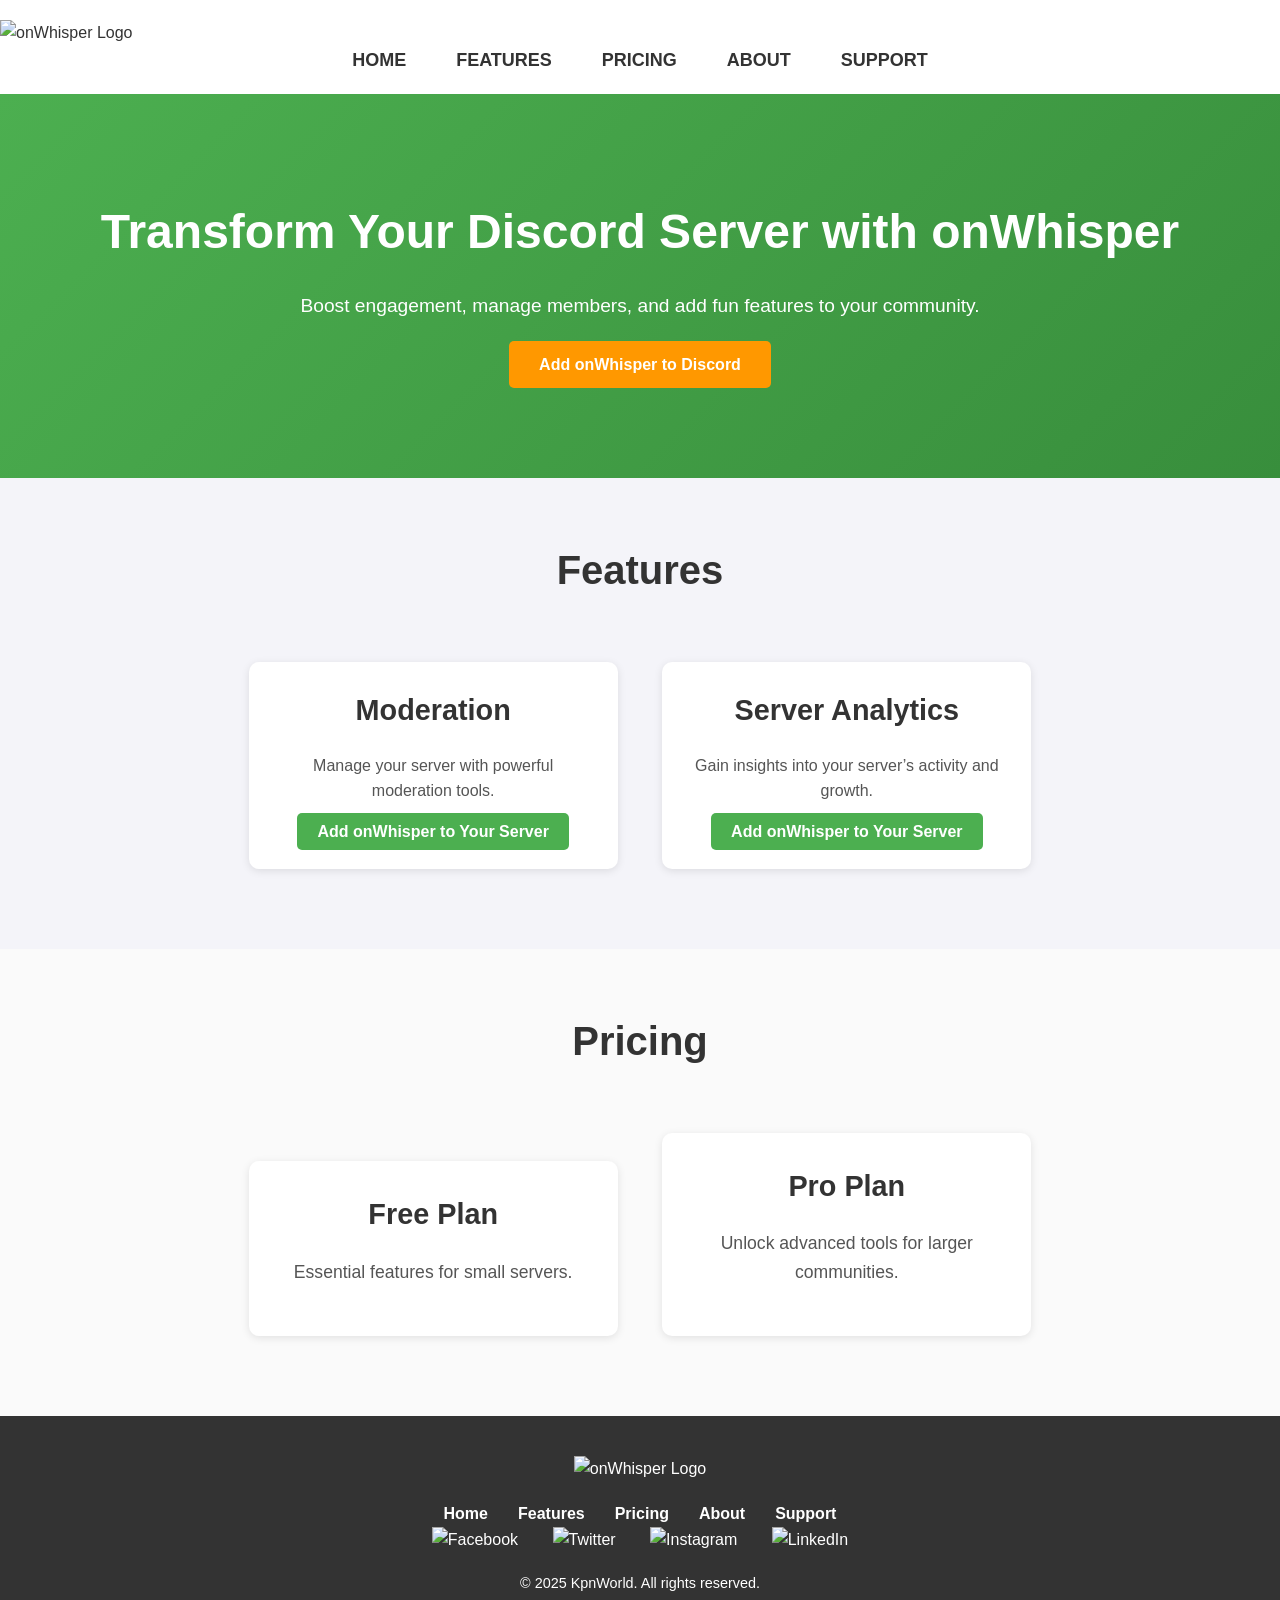
==== commit 3c0de895: "--------" ====
--- a/index.html
+++ b/index.html
@@ -4,7 +4,7 @@
     <meta charset="UTF-8">
     <meta name="viewport" content="width=device-width, initial-scale=1.0">
     <title>onWhisper - Enhance Your Discord Server</title>
-    <link rel="stylesheet" href="styles.css"> <!-- Link to external CSS -->
+    <link rel="stylesheet" href="/css/style.css"> <!-- Link to external CSS -->
 </head>
 <body>
     <!-- Header Section (Navigation Bar) -->
--- a/css/style.css
+++ b/css/style.css
@@ -0,0 +1,400 @@
+/* General Reset */
+* {
+    margin: 0;
+    padding: 0;
+    box-sizing: border-box;
+}
+
+body {
+    font-family: 'Arial', sans-serif;
+    background-color: #f4f4f9;
+    color: #333;
+    line-height: 1.6;
+}
+
+a {
+    text-decoration: none;
+    color: inherit;
+}
+
+ul {
+    list-style: none;
+}
+/* Header Section */
+header {
+    background-color: #ffffff;
+    padding: 20px 0;
+    box-shadow: 0 2px 10px rgba(0, 0, 0, 0.1);
+}
+
+header .logo img {
+    width: 150px; /* Adjust logo size */
+}
+
+nav ul {
+    display: flex;
+    justify-content: center;
+    gap: 30px;
+    font-size: 18px;
+}
+
+nav ul li a {
+    text-transform: uppercase;
+    font-weight: bold;
+    padding: 10px;
+    color: #333;
+    transition: color 0.3s ease;
+}
+
+nav ul li a:hover {
+    color: #4CAF50; /* Green highlight for active links */
+}
+/* Hero Section */
+.hero {
+    background: linear-gradient(135deg, #4CAF50, #388E3C);
+    color: white;
+    text-align: center;
+    padding: 100px 20px;
+}
+
+.hero h1 {
+    font-size: 3rem;
+    margin-bottom: 20px;
+    font-weight: bold;
+}
+
+.hero p {
+    font-size: 1.2rem;
+    margin-bottom: 30px;
+    font-weight: 300;
+}
+
+.cta-button {
+    background-color: #FF9800;
+    color: white;
+    padding: 15px 30px;
+    border-radius: 5px;
+    font-weight: bold;
+    font-size: 1rem;
+    transition: background-color 0.3s ease;
+}
+
+.cta-button:hover {
+    background-color: #f57c00; /* Darker shade of orange */
+}
+/* Features Section */
+.features {
+    text-align: center;
+    padding: 60px 20px;
+}
+
+.features h2 {
+    font-size: 2.5rem;
+    margin-bottom: 40px;
+    font-weight: bold;
+}
+
+.feature-item {
+    background-color: white;
+    padding: 25px;
+    margin: 20px;
+    border-radius: 10px;
+    box-shadow: 0 2px 8px rgba(0, 0, 0, 0.1);
+    display: inline-block;
+    width: calc(33% - 40px); /* 3 items per row, adjust width */
+    text-align: center;
+}
+
+.feature-item h3 {
+    font-size: 1.8rem;
+    margin-bottom: 20px;
+    font-weight: bold;
+}
+
+.feature-item p {
+    font-size: 1rem;
+    margin-bottom: 15px;
+    color: #555;
+}
+
+.feature-item .cta-button {
+    background-color: #4CAF50;
+    color: white;
+    font-size: 1rem;
+    padding: 10px 20px;
+    border-radius: 5px;
+}
+
+.feature-item .cta-button:hover {
+    background-color: #388E3C; /* Darker shade of green */
+}
+
+/* Responsive design for features (Mobile-Friendly) */
+@media (max-width: 768px) {
+    .feature-item {
+        width: calc(50% - 40px); /* 2 items per row */
+    }
+}
+
+@media (max-width: 480px) {
+    .feature-item {
+        width: 100%; /* Single column on small screens */
+    }
+}
+/* Pricing Section */
+.pricing {
+    background-color: #fafafa;
+    padding: 60px 20px;
+    text-align: center;
+}
+
+.pricing h2 {
+    font-size: 2.5rem;
+    margin-bottom: 40px;
+    font-weight: bold;
+}
+
+.pricing-option {
+    background-color: white;
+    padding: 30px;
+    margin: 20px;
+    border-radius: 10px;
+    box-shadow: 0 2px 8px rgba(0, 0, 0, 0.1);
+    display: inline-block;
+    width: calc(33% - 40px); /* 3 items per row */
+    text-align: center;
+}
+
+.pricing-option h3 {
+    font-size: 1.8rem;
+    margin-bottom: 20px;
+    font-weight: bold;
+}
+
+.pricing-option p {
+    font-size: 1.1rem;
+    color: #555;
+    margin-bottom: 20px;
+}
+
+.pricing-option .cta-button {
+    background-color: #4CAF50;
+    color: white;
+    font-size: 1rem;
+    padding: 10px 20px;
+    border-radius: 5px;
+}
+
+.pricing-option .cta-button:hover {
+    background-color: #388E3C;
+}
+
+/* Responsive design for pricing (Mobile-Friendly) */
+@media (max-width: 768px) {
+    .pricing-option {
+        width: calc(50% - 40px); /* 2 items per row */
+    }
+}
+
+@media (max-width: 480px) {
+    .pricing-option {
+        width: 100%; /* Single column on small screens */
+    }
+}
+/* About Section */
+.about {
+    padding: 60px 20px;
+    background-color: #ffffff;
+    text-align: center;
+}
+
+.about h2 {
+    font-size: 2.5rem;
+    margin-bottom: 40px;
+    font-weight: bold;
+}
+
+.about p {
+    font-size: 1.1rem;
+    color: #555;
+    margin-bottom: 30px;
+}
+
+.about .team-member {
+    display: inline-block;
+    width: calc(33% - 40px);
+    padding: 20px;
+    margin: 20px;
+    background-color: #fafafa;
+    border-radius: 10px;
+    text-align: center;
+}
+
+.about .team-member h3 {
+    font-size: 1.5rem;
+    margin-bottom: 10px;
+    font-weight: bold;
+}
+
+.about .team-member p {
+    color: #777;
+}
+
+/* Mobile responsiveness for About section */
+@media (max-width: 768px) {
+    .about .team-member {
+        width: calc(50% - 40px); /* 2 members per row */
+    }
+}
+
+@media (max-width: 480px) {
+    .about .team-member {
+        width: 100%; /* Single column on mobile */
+    }
+}
+/* Login Page */
+.login {
+    display: flex;
+    justify-content: center;
+    align-items: center;
+    height: 100vh;
+    background-color: #f4f4f9;
+}
+
+.login-container {
+    background-color: white;
+    padding: 40px;
+    border-radius: 10px;
+    box-shadow: 0 4px 15px rgba(0, 0, 0, 0.1);
+    width: 100%;
+    max-width: 400px;
+    text-align: center;
+}
+
+.login-container h2 {
+    font-size: 2rem;
+    margin-bottom: 30px;
+    text-align: center;
+    font-weight: bold;
+}
+
+/* Back to Homepage Button */
+.back-home-button {
+    background-color: #4CAF50; /* Green for prominence */
+    color: white;
+    font-size: 1.2rem;
+    padding: 15px 30px;
+    border-radius: 5px;
+    width: 100%;
+    text-transform: uppercase;
+    font-weight: bold;
+    display: flex;
+    justify-content: center;
+    align-items: center;
+    transition: background-color 0.3s ease;
+    margin-top: 20px;
+}
+
+.back-home-button:hover {
+    background-color: #388E3C; /* Darker green on hover */
+}
+
+.login-container p {
+    text-align: center;
+    margin-top: 20px;
+}
+
+.login-container p a {
+    color: #4CAF50; /* Green for link */
+    font-weight: bold;
+}
+/* Support Section */
+.support {
+    padding: 60px 20px;
+    background-color: #ffffff;
+    text-align: center;
+}
+
+.support h2 {
+    font-size: 2.5rem;
+    margin-bottom: 40px;
+    font-weight: bold;
+}
+
+.support .faq-item {
+    background-color: #fafafa;
+    padding: 25px;
+    margin: 20px;
+    border-radius: 10px;
+    box-shadow: 0 2px 8px rgba(0, 0, 0, 0.1);
+}
+
+.support .faq-item h3 {
+    font-size: 1.8rem;
+    margin-bottom: 10px;
+    font-weight: bold;
+}
+
+.support .faq-item p {
+    font-size: 1rem;
+    color: #555;
+}
+
+.support .cta-button {
+    background-color: #4CAF50;
+    color: white;
+    padding: 15px 30px;
+    border-radius: 5px;
+    font-weight: bold;
+    font-size: 1rem;
+    margin-top: 30px;
+}
+
+.support .cta-button:hover {
+    background-color: #388E3C;
+}
+/* Footer Section */
+footer {
+    background-color: #333;
+    color: white;
+    padding: 40px 20px;
+    text-align: center;
+}
+
+footer .footer-logo img {
+    width: 150px; /* Adjust logo size */
+    margin-bottom: 20px;
+}
+
+footer .footer-links ul {
+    padding: 0;
+    display: flex;
+    justify-content: center;
+    gap: 30px;
+}
+
+footer .footer-links ul li a {
+    color: white;
+    font-size: 1rem;
+    font-weight: bold;
+    transition: color 0.3s ease;
+}
+
+footer .footer-links ul li a:hover {
+    color: #FF9800; /* Highlight with orange */
+}
+
+footer .footer-social a {
+    margin: 0 15px;
+    color: white;
+    transition: color 0.3s ease;
+}
+
+footer .footer-social a:hover {
+    color: #FF9800; /* Highlight with orange */
+}
+
+footer p {
+    font-size: 0.9rem;
+    margin-top: 20px;
+}
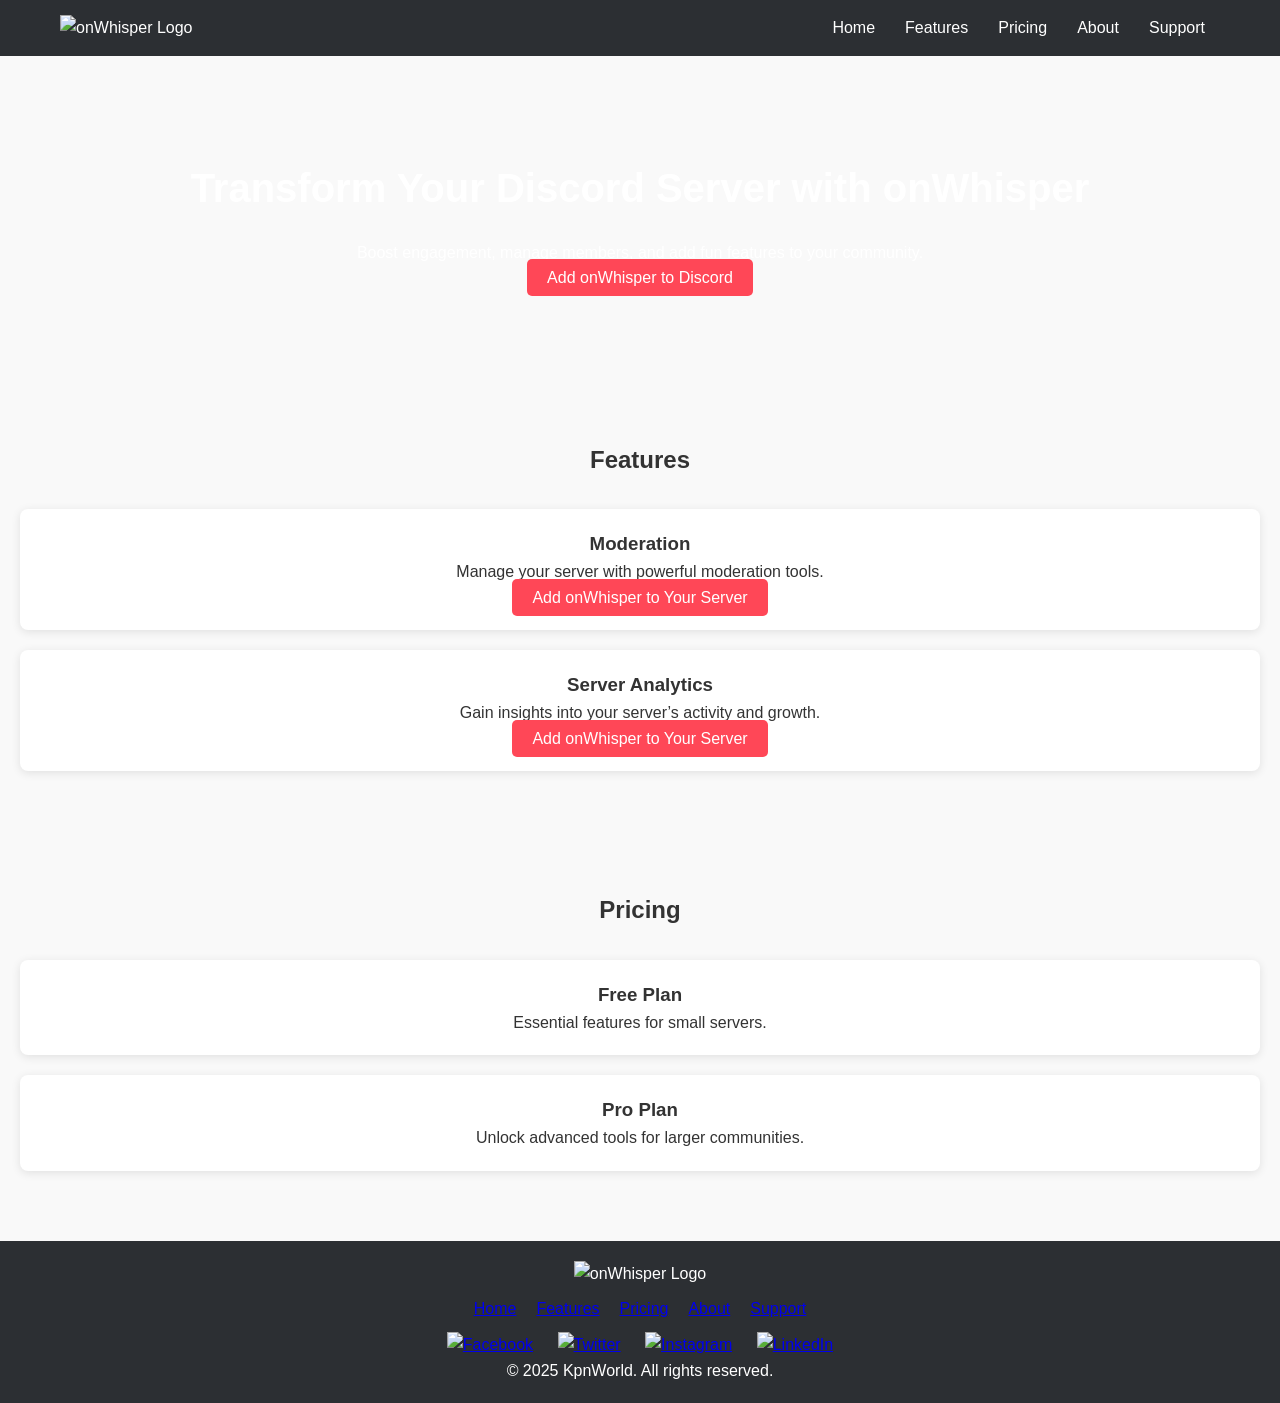
==== commit c82e600d: "`Refactored CSS styles for improved layout and design`" ====
--- a/index.html
+++ b/index.html
@@ -4,7 +4,7 @@
     <meta charset="UTF-8">
     <meta name="viewport" content="width=device-width, initial-scale=1.0">
     <title>onWhisper - Enhance Your Discord Server</title>
-    <link rel="stylesheet" href="/css/style.css"> <!-- Link to external CSS -->
+    <link rel="stylesheet" href="/css/style.css">
 </head>
 <body>
     <!-- Header Section (Navigation Bar) -->
--- a/css/style.css
+++ b/css/style.css
@@ -1,4 +1,4 @@
-/* General Reset */
+/* Reset some default styles */
 * {
     margin: 0;
     padding: 0;
@@ -7,394 +7,142 @@
 
 body {
     font-family: 'Arial', sans-serif;
-    background-color: #f4f4f9;
+    line-height: 1.6;
     color: #333;
-    line-height: 1.6;
+    background-color: #f9f9f9;
 }
 
-a {
-    text-decoration: none;
-    color: inherit;
+/* Header and Navigation */
+header {
+    background: #2c2f33; /* Dark background for header */
+    color: #ffffff;
+    padding: 15px 0;
 }
 
-ul {
-    list-style: none;
-}
-/* Header Section */
-header {
-    background-color: #ffffff;
-    padding: 20px 0;
-    box-shadow: 0 2px 10px rgba(0, 0, 0, 0.1);
+nav {
+    display: flex;
+    justify-content: space-between;
+    align-items: center;
+    max-width: 1200px;
+    margin: auto;
+    padding: 0 20px;
 }
 
-header .logo img {
-    width: 150px; /* Adjust logo size */
+.logo img {
+    height: 50px; /* Adjust logo size */
 }
 
-nav ul {
+.nav-links {
+    list-style: none;
     display: flex;
-    justify-content: center;
-    gap: 30px;
-    font-size: 18px;
 }
 
-nav ul li a {
-    text-transform: uppercase;
-    font-weight: bold;
-    padding: 10px;
-    color: #333;
-    transition: color 0.3s ease;
+.nav-links li {
+    margin: 0 15px;
 }
 
-nav ul li a:hover {
-    color: #4CAF50; /* Green highlight for active links */
+.nav-links a {
+    color: #ffffff;
+    text-decoration: none;
+    transition: color 0.3s;
 }
+
+.nav-links a:hover {
+    color: #ff4757; /* Highlight color on hover */
+}
+
 /* Hero Section */
 .hero {
-    background: linear-gradient(135deg, #4CAF50, #388E3C);
-    color: white;
+    background: url('hero-background.jpg') no-repeat center center/cover;
+    color: #ffffff;
     text-align: center;
     padding: 100px 20px;
 }
 
-.hero h1 {
-    font-size: 3rem;
+.hero-text h1 {
+    font-size: 2.5em;
     margin-bottom: 20px;
-    font-weight: bold;
-}
-
-.hero p {
-    font-size: 1.2rem;
-    margin-bottom: 30px;
-    font-weight: 300;
 }
 
 .cta-button {
-    background-color: #FF9800;
-    color: white;
-    padding: 15px 30px;
+    background: #ff4757;
+    color: #ffffff;
+    padding: 10px 20px;
+    text-decoration: none;
     border-radius: 5px;
-    font-weight: bold;
-    font-size: 1rem;
-    transition: background-color 0.3s ease;
+    transition: background 0.3s;
 }
 
 .cta-button:hover {
-    background-color: #f57c00; /* Darker shade of orange */
-}
-/* Features Section */
-.features {
-    text-align: center;
-    padding: 60px 20px;
+    background: #e84118; /* Darker shade on hover */
 }
 
-.features h2 {
-    font-size: 2.5rem;
-    margin-bottom: 40px;
-    font-weight: bold;
-}
-
-.feature-item {
-    background-color: white;
-    padding: 25px;
-    margin: 20px;
-    border-radius: 10px;
-    box-shadow: 0 2px 8px rgba(0, 0, 0, 0.1);
-    display: inline-block;
-    width: calc(33% - 40px); /* 3 items per row, adjust width */
+/* Features and Pricing Sections */
+.features, .pricing {
+    padding: 50px 20px;
     text-align: center;
 }
 
-.feature-item h3 {
-    font-size: 1.8rem;
-    margin-bottom: 20px;
-    font-weight: bold;
-}
-
-.feature-item p {
-    font-size: 1rem;
-    margin-bottom: 15px;
-    color: #555;
-}
-
-.feature-item .cta-button {
-    background-color: #4CAF50;
-    color: white;
-    font-size: 1rem;
-    padding: 10px 20px;
-    border-radius: 5px;
-}
-
-.feature-item .cta-button:hover {
-    background-color: #388E3C; /* Darker shade of green */
-}
-
-/* Responsive design for features (Mobile-Friendly) */
-@media (max-width: 768px) {
-    .feature-item {
-        width: calc(50% - 40px); /* 2 items per row */
-    }
-}
-
-@media (max-width: 480px) {
-    .feature-item {
-        width: 100%; /* Single column on small screens */
-    }
-}
-/* Pricing Section */
-.pricing {
-    background-color: #fafafa;
-    padding: 60px 20px;
-    text-align: center;
-}
-
-.pricing h2 {
-    font-size: 2.5rem;
-    margin-bottom: 40px;
-    font-weight: bold;
-}
-
-.pricing-option {
-    background-color: white;
-    padding: 30px;
-    margin: 20px;
-    border-radius: 10px;
-    box-shadow: 0 2px 8px rgba(0, 0, 0, 0.1);
-    display: inline-block;
-    width: calc(33% - 40px); /* 3 items per row */
-    text-align: center;
-}
-
-.pricing-option h3 {
-    font-size: 1.8rem;
-    margin-bottom: 20px;
-    font-weight: bold;
-}
-
-.pricing-option p {
-    font-size: 1.1rem;
-    color: #555;
-    margin-bottom: 20px;
-}
-
-.pricing-option .cta-button {
-    background-color: #4CAF50;
-    color: white;
-    font-size: 1rem;
-    padding: 10px 20px;
-    border-radius: 5px;
-}
-
-.pricing-option .cta-button:hover {
-    background-color: #388E3C;
-}
-
-/* Responsive design for pricing (Mobile-Friendly) */
-@media (max-width: 768px) {
-    .pricing-option {
-        width: calc(50% - 40px); /* 2 items per row */
-    }
-}
-
-@media (max-width: 480px) {
-    .pricing-option {
-        width: 100%; /* Single column on small screens */
-    }
-}
-/* About Section */
-.about {
-    padding: 60px 20px;
-    background-color: #ffffff;
-    text-align: center;
-}
-
-.about h2 {
-    font-size: 2.5rem;
-    margin-bottom: 40px;
-    font-weight: bold;
-}
-
-.about p {
-    font-size: 1.1rem;
-    color: #555;
+.features h2, .pricing h2 {
     margin-bottom: 30px;
 }
 
-.about .team-member {
-    display: inline-block;
-    width: calc(33% - 40px);
+.feature-item, .pricing-option {
+    margin: 20px 0;
     padding: 20px;
-    margin: 20px;
-    background-color: #fafafa;
-    border-radius: 10px;
-    text-align: center;
+    background: #ffffff;
+    border-radius: 8px;
+    box-shadow: 0 2px 10px rgba(0, 0, 0, 0.1);
+    transition: transform 0.3s;
 }
 
-.about .team-member h3 {
-    font-size: 1.5rem;
-    margin-bottom: 10px;
-    font-weight: bold;
+.feature-item:hover, .pricing-option:hover {
+    transform: translateY(-5px); /* Lift effect on hover */
 }
 
-.about .team-member p {
-    color: #777;
+/* Footer */
+footer {
+    background: #2c2f33;
+    color: #ffffff;
+    text-align: center;
+    padding: 20px 0;
 }
 
-/* Mobile responsiveness for About section */
+.footer-content {
+    max-width: 1200px;
+    margin: auto;
+}
+
+.footer-links {
+    margin: 10px 0;
+}
+
+.footer-links ul {
+    list-style: none;
+    display: flex;
+    justify-content: center;
+}
+
+.footer-links li {
+    margin: 0 10px;
+}
+
+.footer-social a {
+    margin: 0 10px;
+}
+
+/* Responsive Design */
 @media (max-width: 768px) {
-    .about .team-member {
-        width: calc(50% - 40px); /* 2 members per row */
+    .nav-links {
+        flex-direction: column;
+        align-items: center;
+    }
+
+    .hero-text h1 {
+        font-size: 1.8em;
+    }
+
+    .feature-item, .pricing-option {
+        margin: 10px;
     }
 }
-
-@media (max-width: 480px) {
-    .about .team-member {
-        width: 100%; /* Single column on mobile */
-    }
-}
-/* Login Page */
-.login {
-    display: flex;
-    justify-content: center;
-    align-items: center;
-    height: 100vh;
-    background-color: #f4f4f9;
-}
-
-.login-container {
-    background-color: white;
-    padding: 40px;
-    border-radius: 10px;
-    box-shadow: 0 4px 15px rgba(0, 0, 0, 0.1);
-    width: 100%;
-    max-width: 400px;
-    text-align: center;
-}
-
-.login-container h2 {
-    font-size: 2rem;
-    margin-bottom: 30px;
-    text-align: center;
-    font-weight: bold;
-}
-
-/* Back to Homepage Button */
-.back-home-button {
-    background-color: #4CAF50; /* Green for prominence */
-    color: white;
-    font-size: 1.2rem;
-    padding: 15px 30px;
-    border-radius: 5px;
-    width: 100%;
-    text-transform: uppercase;
-    font-weight: bold;
-    display: flex;
-    justify-content: center;
-    align-items: center;
-    transition: background-color 0.3s ease;
-    margin-top: 20px;
-}
-
-.back-home-button:hover {
-    background-color: #388E3C; /* Darker green on hover */
-}
-
-.login-container p {
-    text-align: center;
-    margin-top: 20px;
-}
-
-.login-container p a {
-    color: #4CAF50; /* Green for link */
-    font-weight: bold;
-}
-/* Support Section */
-.support {
-    padding: 60px 20px;
-    background-color: #ffffff;
-    text-align: center;
-}
-
-.support h2 {
-    font-size: 2.5rem;
-    margin-bottom: 40px;
-    font-weight: bold;
-}
-
-.support .faq-item {
-    background-color: #fafafa;
-    padding: 25px;
-    margin: 20px;
-    border-radius: 10px;
-    box-shadow: 0 2px 8px rgba(0, 0, 0, 0.1);
-}
-
-.support .faq-item h3 {
-    font-size: 1.8rem;
-    margin-bottom: 10px;
-    font-weight: bold;
-}
-
-.support .faq-item p {
-    font-size: 1rem;
-    color: #555;
-}
-
-.support .cta-button {
-    background-color: #4CAF50;
-    color: white;
-    padding: 15px 30px;
-    border-radius: 5px;
-    font-weight: bold;
-    font-size: 1rem;
-    margin-top: 30px;
-}
-
-.support .cta-button:hover {
-    background-color: #388E3C;
-}
-/* Footer Section */
-footer {
-    background-color: #333;
-    color: white;
-    padding: 40px 20px;
-    text-align: center;
-}
-
-footer .footer-logo img {
-    width: 150px; /* Adjust logo size */
-    margin-bottom: 20px;
-}
-
-footer .footer-links ul {
-    padding: 0;
-    display: flex;
-    justify-content: center;
-    gap: 30px;
-}
-
-footer .footer-links ul li a {
-    color: white;
-    font-size: 1rem;
-    font-weight: bold;
-    transition: color 0.3s ease;
-}
-
-footer .footer-links ul li a:hover {
-    color: #FF9800; /* Highlight with orange */
-}
-
-footer .footer-social a {
-    margin: 0 15px;
-    color: white;
-    transition: color 0.3s ease;
-}
-
-footer .footer-social a:hover {
-    color: #FF9800; /* Highlight with orange */
-}
-
-footer p {
-    font-size: 0.9rem;
-    margin-top: 20px;
-}
